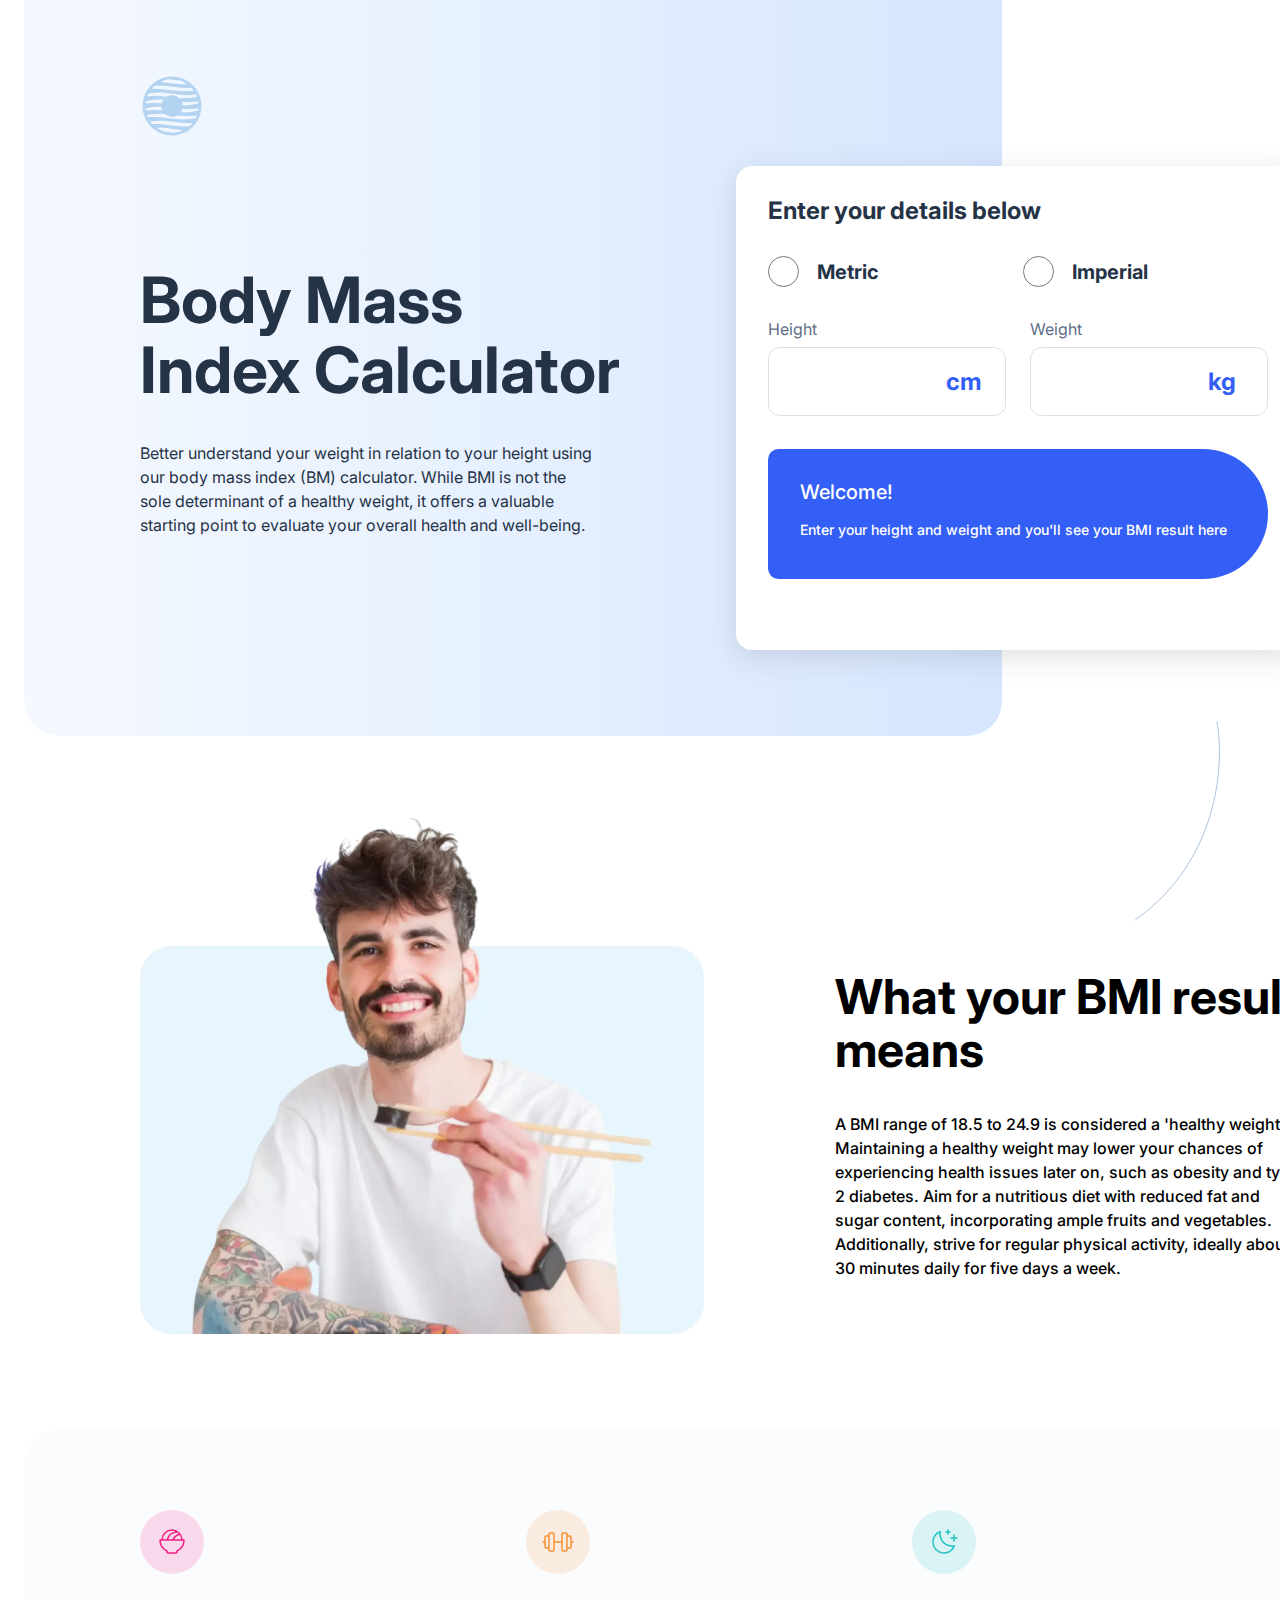
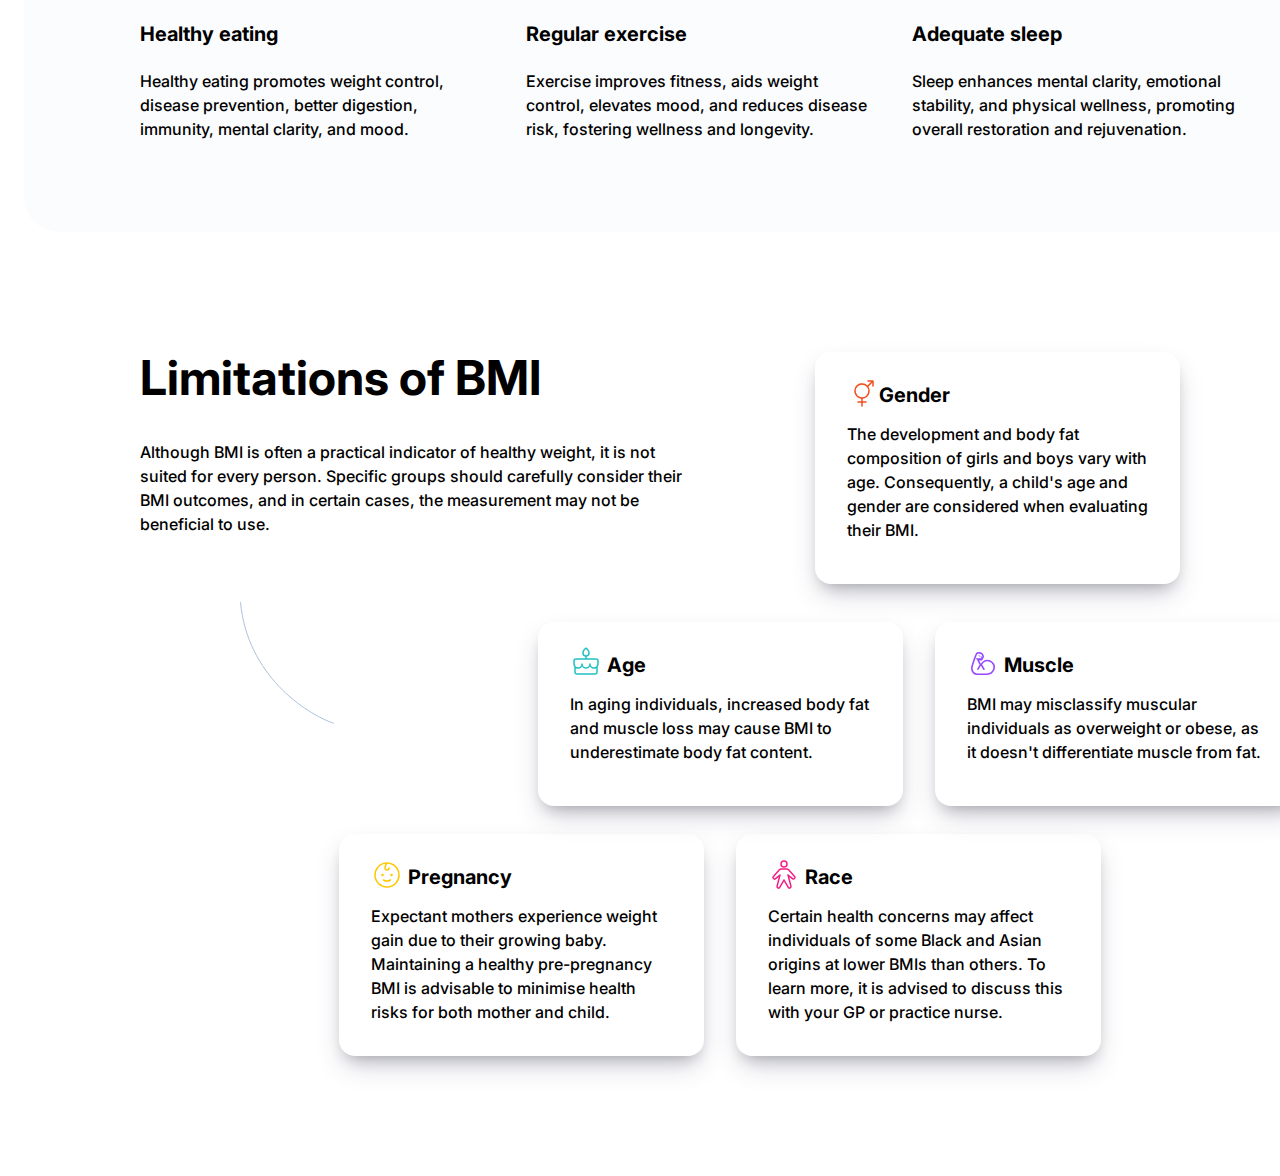
==== bmi-calculator/BMI_Calculator/index.html @ 0dd079b9 "Add files via upload" ====
<!DOCTYPE html>
<html lang="en">
  <head>
    <meta charset="UTF-8" />
    <meta name="viewport" content="width=device-width, initial-scale=1.0" />
    <link href="styles.css" rel="stylesheet" />
    <link rel="preconnect" href="https://fonts.googleapis.com" />
    <link rel="preconnect" href="https://fonts.gstatic.com" crossorigin />
    <link
      href="https://fonts.googleapis.com/css2?family=Inter:wght@400;600&display=swap"
      rel="stylesheet"
    />
    <title>Body Mass Index Calculator</title>
  </head>
  <body>
    <section class="header">
      <div class="heading-container">
        <img src="./assets/images/logo.svg" class="logo" />
        <div class="title-box">
          <h1 class="heading">
            Body Mass <br />
            Index Calculator
          </h1>
          <p class="heading-para">
            Better understand your weight in relation to your height using<br />
            our body mass index (BM) calculator. While BMI is not the <br />sole
            determinant of a healthy weight, it offers a valuable<br />
            starting point to evaluate your overall health and well-being.
          </p>
        </div>
      </div>
      <div class="calculator-container">
        <h3 class="calculator-heading">Enter your details below</h3>
        <div class="radio-btns">
          <div class="btns btn-metric">
            <input
              type="radio"
              id="metric"
              name="radio"
              value="metric"
              class="metric-radio"
            />
            <label for="metric" class="metric-label">Metric</label>
          </div>
          <div class="btns btn-imperial">
            <input
              type="radio"
              id="imperial"
              name="radio"
              value="imperial"
              class="imperial-radio"
            />
            <label for="imperial" class="imperial-label">Imperial</label>
          </div>
        </div>
        <div class="input-wrapper">
          <div class="height-wrapper">
            <label for="height" class="label">Height</label>
            <div class="input-text-wrapper">
              <span
                ><input type="text" id="height" name="height" class="input-txt"
              /></span>
              <span class="units">cm</span>
            </div>
          </div>
          <div class="weight-wrapper">
            <label for="weight" class="label label-weight">Weight</label>
            <div class="input-text-wrapper input-text-wrapper-weight">
              <span
                ><input type="text" id="weight" name="weight" class="input-txt"
              /></span>
              <span class="units">kg</span>
            </div>
          </div>
        </div>
        <div class="calculation" id="calculation">
          <div class="intro-msg">
            <h4 id="intro">Welcome!</h4>
            <p id="bmi-para">
              Enter your height and weight and you'll see your BMI result here
            </p>
          </div>
          <button id="reset">Reset</button>
        </div>
      </div>
    </section>
    <section class="bmi-meaning">
      <div class="hero-img">
        <div class="img-container"></div>
        <img src="./assets/images/image-man-eating.webp" class="man" />
      </div>
      <div class="bmi-description">
        <h2>What your BMI result means</h2>

        <p>
          A BMI range of 18.5 to 24.9 is considered a 'healthy weight.'
          Maintaining a healthy weight may lower your chances of experiencing
          health issues later on, such as obesity and type 2 diabetes. Aim for a
          nutritious diet with reduced fat and sugar content, incorporating
          ample fruits and vegetables. Additionally, strive for regular physical
          activity, ideally about 30 minutes daily for five days a week.
        </p>
      </div>
      <img
        src="./assets/images/pattern-curved-line-left.svg"
        class="right-curve"
      />
    </section>
    <section class="bmi-maintainance">
      <div class="maintainance-container">
        <div class="advice">
          <img src="./assets/images/icon-eating.svg" />
          <h5>Healthy eating</h5>
          <p>
            Healthy eating promotes weight control, disease prevention, better
            digestion, immunity, mental clarity, and mood.
          </p>
        </div>
        <div class="advice">
          <img src="./assets/images/icon-exercise.svg" />
          <h5>Regular exercise</h5>
          <p>
            Exercise improves fitness, aids weight control, elevates mood, and
            reduces disease risk, fostering wellness and longevity.
          </p>
        </div>
        <div class="advice">
          <img src="./assets/images/icon-sleep.svg" />
          <h5>Adequate sleep</h5>
          <p>
            Sleep enhances mental clarity, emotional stability, and physical
            wellness, promoting overall restoration and rejuvenation.
          </p>
        </div>
      </div>
    </section>
    <section class="bmi-limitation">
      <div class="limitation-description">
        <h3>Limitations of BMI</h3>

        <p>
          Although BMI is often a practical indicator of healthy weight, it is
          not suited for every person. Specific groups should carefully consider
          their BMI outcomes, and in certain cases, the measurement may not be
          beneficial to use.
        </p>
      </div>
      <div class="category-container flex">
        <div class="category gender-category">
          <div class="gender">
            <img src="./assets/images/icon-gender.svg" class="gender-img" />
            <h6>Gender</h6>
          </div>
          <p>
            The development and body fat composition of girls and boys vary with
            age. Consequently, a child's age and gender are considered when
            evaluating their BMI.
          </p>
        </div>
        <div class="categories-container-1">
          <div class="category age-category">
            <div class="gender">
              <img src="./assets/images/icon-age.svg" class="age-img" />
              <h6>Age</h6>
            </div>
            <p>
              In aging individuals, increased body fat and muscle loss may cause
              BMI to underestimate body fat content.
            </p>
          </div>
          <div class="category muscle-category">
            <div class="gender">
              <img src="./assets/images/icon-muscle.svg" class="muscle-img" />
              <h6>Muscle</h6>
            </div>
            <p>
              BMI may misclassify muscular individuals as overweight or obese,
              as it doesn't differentiate muscle from fat.
            </p>
          </div>
        </div>
        <div class="categories-container-2">
          <div class="category pregnancy-category">
            <div class="gender">
              <img
                src="./assets/images/icon-pregnancy.svg"
                class="pregnancy-img"
              />
              <h6>Pregnancy</h6>
            </div>
            <p>
              Expectant mothers experience weight gain due to their growing
              baby. Maintaining a healthy pre-pregnancy BMI is advisable to
              minimise health risks for both mother and child.
            </p>
          </div>
          <div class="category race-category">
            <div class="gender">
              <img src="./assets/images/icon-race.svg" class="race-img" />
              <h6>Race</h6>
            </div>
            <p>
              Certain health concerns may affect individuals of some Black and
              Asian origins at lower BMIs than others. To learn more, it is
              advised to discuss this with your GP or practice nurse.
            </p>
          </div>
        </div>
      </div>
      <img
        src="./assets/images/pattern-curved-line-right.svg"
        class="left-curve"
      />
    </section>
    <script src="index.js"></script>
  </body>
</html>
---- bmi-calculator/BMI_Calculator/styles.css ----
* {
  padding: 0px;
  margin: 0px;
  box-sizing: border-box;
}

body {
  width: 1400px;
  height: 2776px;
  font-family: "Inter", sans-serif;
}

.header {
  width: 1276px;
  height: 737px;
}

.heading-container {
  width: 978px;
  height: 737px;
  background-image: linear-gradient(to right, #d6e6fe3d, #d6e6fe);
  border-bottom-left-radius: 35px;
  border-bottom-right-radius: 35px;
  margin-left: 24px;
  margin-top: -1px;
}

.logo {
  width: 64px;
  height: 64px;
  top: 74px;
  left: 140px;
  position: absolute;
}

.title-box {
  width: 564px;
  height: 271px;
  position: absolute;
  top: 265px;
  left: 140px;
}

.heading {
  font-size: 64px;
  line-height: 110%;
  margin-bottom: 35px;
  color: #253347;
}

.heading-para {
  font-size: 16px;
  line-height: 150%;
  color: #253347;
}

.calculator-container {
  width: 564px;
  height: 484px;
  padding: 32px;
  position: absolute;
  top: 166px;
  left: 736px;
  background-color: #ffffff;
  border-radius: 16px;
  box-shadow: rgba(100, 100, 111, 0.2) 0px 7px 29px 0px;
}

.calculator-heading {
  font-size: 24px;
  line-height: 110%;
  margin-bottom: 32px;
  font-weight: 700;
  color: #253347;
}

.radio-btns {
  display: flex;
  align-items: center;
  justify-content: center;
  margin-bottom: 32px;
}

.btns {
  display: flex;
  justify-content: center;
  align-items: center;
}

.btn-metric,
.btn-imperial {
  margin-right: auto;
}

.btn-imperial {
  margin-left: 24px;
}

.metric-radio,
.imperial-radio {
  width: 31px;
  height: 31px;
  margin-right: 18px;
}

.metric-label,
.imperial-label {
  font-size: 20px;
  line-height: 110%;
  font-weight: 700;
  color: #253347;
}

.input-wrapper {
  width: 500px;
  height: 98px;
  display: flex;
  margin-bottom: 32px;
}

.height-wrapper {
  width: 238px;
  height: 98px;
}

.label {
  font-size: 16px;
  color: #5e6e85;
  margin-bottom: 8px;
  display: inline-block;
}

.input-text-wrapper {
  width: 238px;
  height: 69px;
  padding: 20px 24px;
  display: flex;
  justify-content: space-between;
  align-items: center;
  border: 1px solid #d8e2e7;
  border-radius: 12px;
}

.input-text-wrapper-weight,
.label-weight {
  margin-left: 24px;
}

.input-txt {
  width: 131px;
  height: 29px;
  border-style: none;
  font-size: 24px;
  font-weight: 700;
  margin-right: auto;
}

.input-txt:focus {
  outline: none;
}

.units {
  width: 35px;
  height: 29px;
  font-weight: 700;
  font-size: 24px;
  color: #345ff6;
}

.calculation {
  width: 500px;
  height: 130px;
  padding: 32px;
  border-radius: 160px 999px 999px 160px;
  background-color: #345ff6;
}

.intro-msg h4 {
  font-size: 24px;
  color: #ffffff;
  font-weight: 500;
  margin-bottom: 16px;
  line-height: 110%;
}

.intro-msg p {
  font-size: 14px;
  color: #ffffff;
  font-weight: 500;
  line-height: 150%;
  width: 436px;
}

.bmi-meaning {
  width: 1160px;
  height: 533px;
  display: flex;
  position: absolute;
  top: 801px;
  left: 140px;
}

.man {
  width: 564px;
  height: 533px;
  margin-right: 131px;
}

.bmi-description {
  width: 465px;
  height: 309px;
  position: absolute;
  top: 170px;
  right: 0px;
}

.bmi-description h2 {
  font-size: 48px;
  font-weight: 700;
  line-height: 110%;
  margin-bottom: 35px;
}

.bmi-description {
  font-size: 16px;
  font-weight: 500;
  line-height: 150%;
}

.bmi-maintainance {
  width: 1350px;
  height: 402px;
  position: absolute;
  left: 24px;
  top: 1430px;
  background-image: linear-gradient(to right, #d7e1f01c, #d7e1f01c);
  border-radius: 35px;
}

.maintainance-container {
  width: 1159px;
  height: 234px;
  display: flex;
  margin: 80px auto;
}

.advice {
  width: 365px;
  height: 234px;
  margin: 0 20px;
}

.advice img {
  margin-bottom: 45px;
}

.advice h5 {
  font-size: 20px;
  line-height: 110%;
  margin-bottom: 24px;
}

.advice p {
  font-size: 16px;
  font-weight: 500;
  line-height: 150%;
}

.bmi-limitation {
  width: 1160px;
  height: 704px;
  position: absolute;
  top: 1952px;
  left: 140px;
}

.limitation-description {
  width: 564px;
  height: 184px;
  position: absolute;
  top: 0;
  z-index: 1;
}

.limitation-description h3 {
  font-size: 48px;
  line-height: 110%;
  font-weight: 700;
  margin-bottom: 35px;
}

.limitation-description p {
  font-size: 16px;
  font-weight: 500;
  line-height: 150%;
}

.category-container {
  width: 961px;
  height: 704px;
  position: absolute;
  right: 0;
}

.gender-category {
  width: 365px;
  height: 232px;
  padding: 32px;
  border-radius: 16px;
  position: absolute;
  right: 120px;
}

.gender-category h6 {
  font-size: 20px;
  line-height: 110%;
  font-weight: 700;
  margin-bottom: 16px;
}

.gender-category p {
  font-size: 16px;
  line-height: 150%;
  font-weight: 500;
}

.gender-img,
.age-img,
.muscle-img,
.pregnancy-img,
.race-img {
  width: 32px;
  height: 32px;
  margin-top: -7px;
}

.gender {
  display: flex;
  justify-content: flex-start;
}

.categories-container-1 {
  width: 762px;
  height: 184px;
  border-radius: 16px;
  position: absolute;
  top: 270px;
  right: 0;
  display: flex;
}

.age-category,
.muscle-category {
  width: 365px;
  height: 184px;
  border-radius: 16px;
  padding: 32px;
}

.age-category,
.pregnancy-category {
  margin-right: 32px;
}

.age-category h6,
.muscle-category h6,
.pregnancy-category h6,
.race-category h6 {
  font-size: 20px;
  line-height: 110%;
  font-weight: 700;
  margin-bottom: 16px;
  margin-left: 5px;
}

.age-category p,
.muscle-category p,
.pregnancy-category p,
.race-category p {
  font-size: 16px;
  line-height: 150%;
  font-weight: 500;
}

.categories-container-2 {
  width: 762px;
  height: 222px;
  border-radius: 16px;
  position: absolute;
  bottom: 0px;
  left: 0;
  display: flex;
}

.pregnancy-category,
.race-category {
  width: 365px;
  height: 222px;
  border-radius: 16px;
  padding: 32px;
}

.category {
  box-shadow: rgba(50, 50, 93, 0.25) 0px 13px 27px -5px,
    rgba(0, 0, 0, 0.3) 0px 8px 16px -8px;
}

.left-curve {
  width: 94px;
  height: 122px;
  position: absolute;
  left: 100px;
  top: 250px;
}

.right-curve {
  width: 85px;
  height: 200px;
  position: absolute;
  right: 80px;
  top: -80px;
}

#reset {
  padding: 15px 55px;
  color: #253347;
  position: relative;
  bottom: -60px;
  left: -30px;
  border-radius: 10px;
  background-color: #345ff6;
  color: #ffffff;
  border-style: none;
  display: none;
}

@media (min-width: 1450px) {
  body {
    width: 100%;
    height: 100%;
    text-align: center;
  }

  .header {
    margin-left: auto;
    margin-right: auto;
    position: relative;
  }
  .bmi-meaning,
  .bmi-maintainance,
  .bmi-limitation {
    margin-left: auto;
    margin-right: auto;
    position: static;
  }
  .bmi-description {
    position: relative;
  }
  .limitation-description {
    text-align: center;
    position: relative;
    width: 100%;
  }
  .flex {
    position: relative;
    display: flex;
    justify-content: center;
  }
  .gender-category {
    position: relative;
    left: 10%;
  }
  .categories-container-2 {
    left: 200px;
  }
  .bmi-limitation {
    margin-bottom: 300px;
  }
}
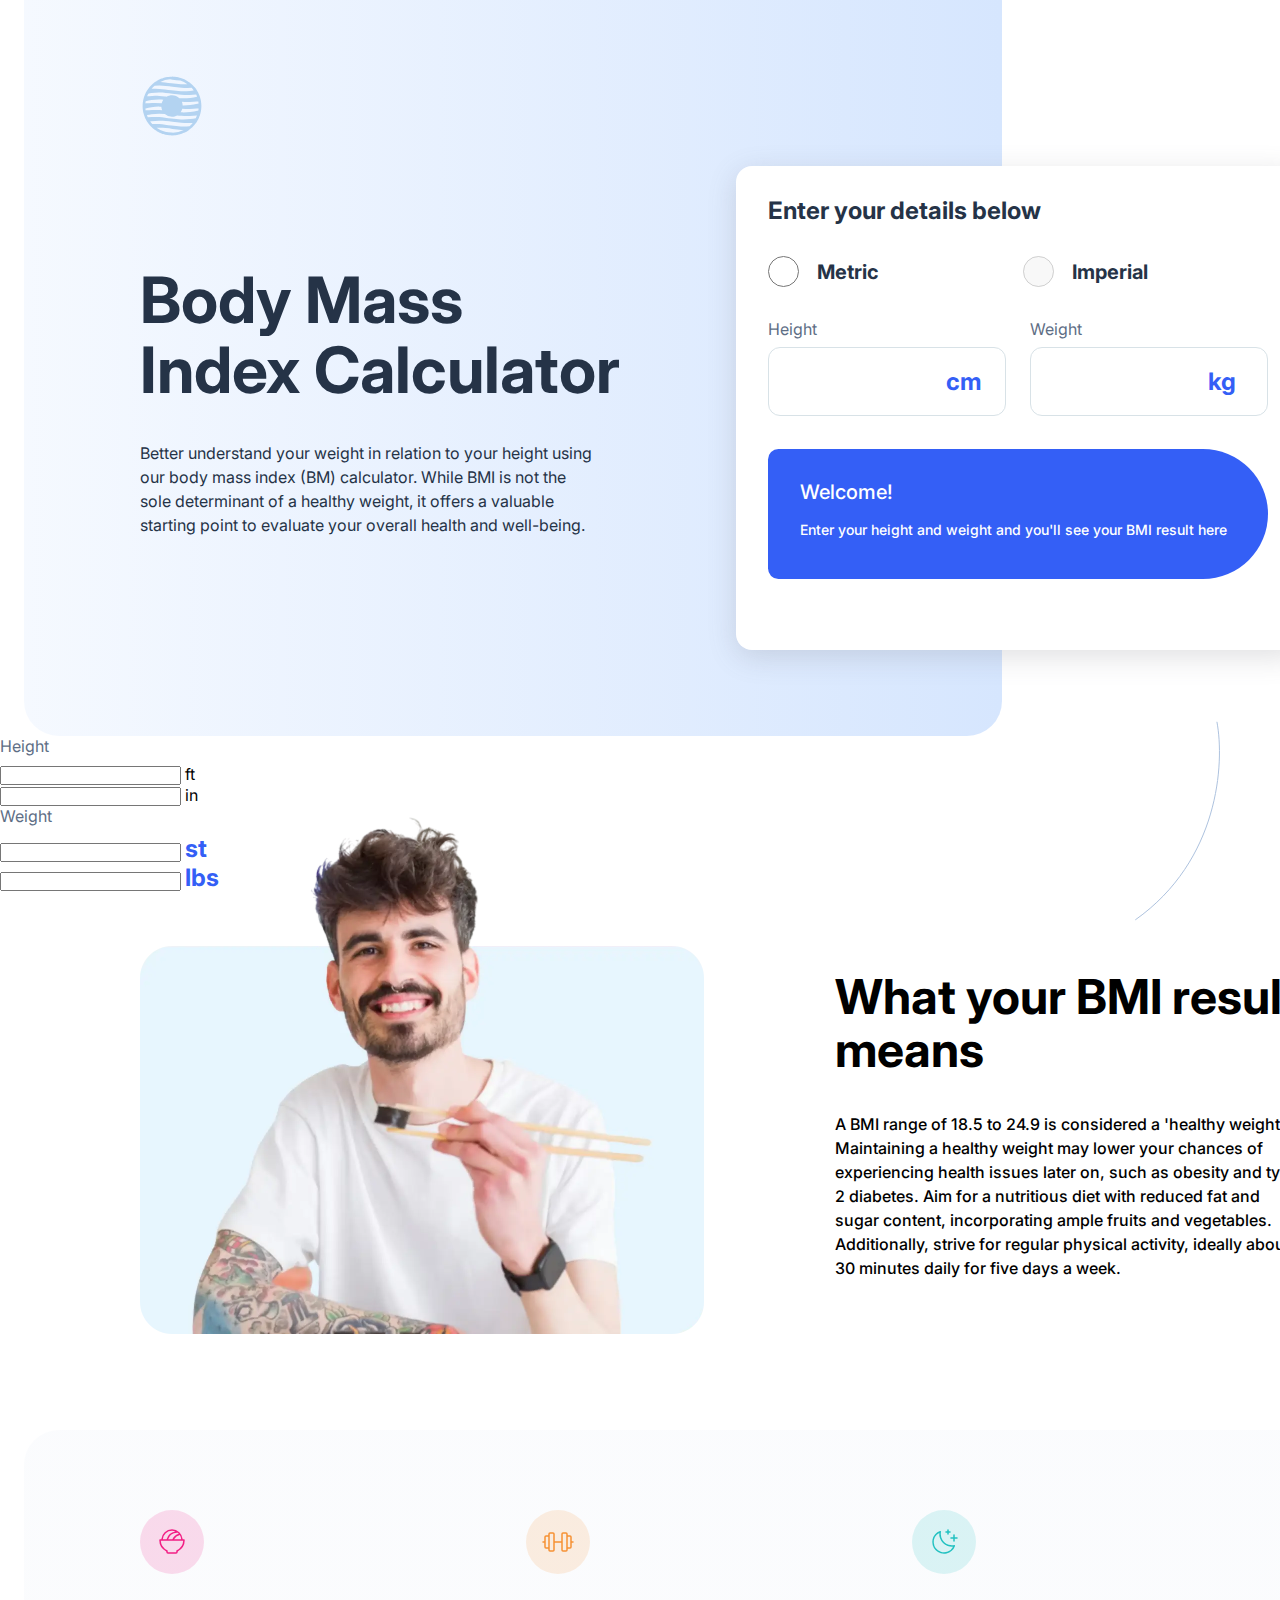
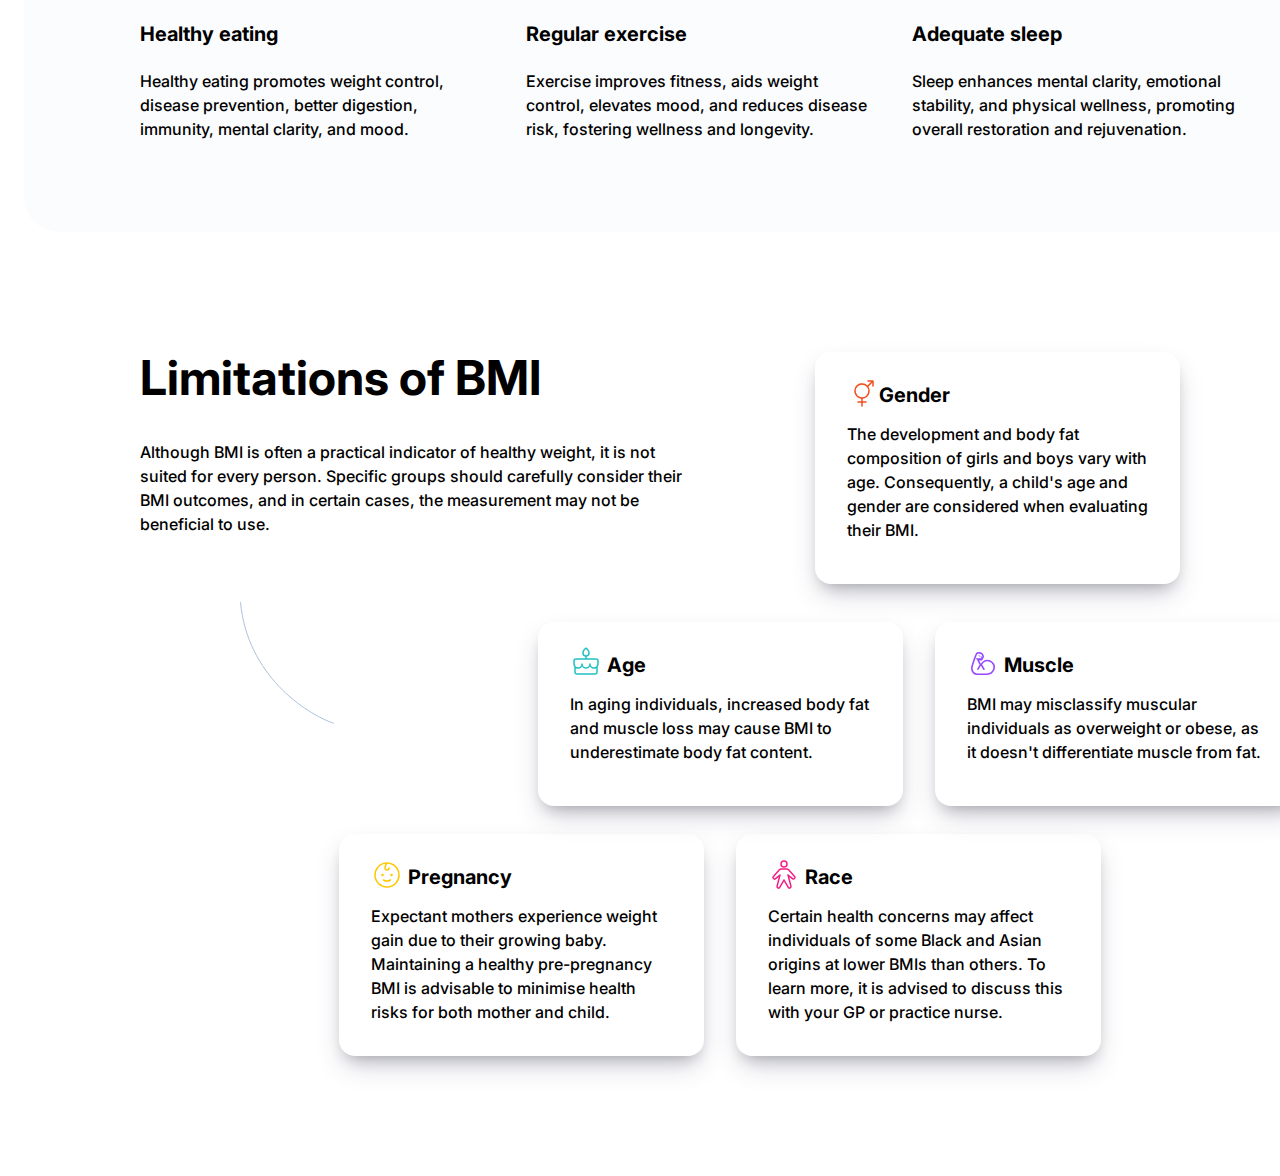
==== commit f34a1447: "Update index.html" ====
--- a/bmi-calculator/BMI_Calculator/index.html
+++ b/bmi-calculator/BMI_Calculator/index.html
@@ -29,7 +29,7 @@
           </p>
         </div>
       </div>
-      <div class="calculator-container">
+      <div class="calculator-container" id="calculator-container">
         <h3 class="calculator-heading">Enter your details below</h3>
         <div class="radio-btns">
           <div class="btns btn-metric">
@@ -40,7 +40,9 @@
               value="metric"
               class="metric-radio"
             />
-            <label for="metric" class="metric-label">Metric</label>
+            <label for="metric" class="metric-label" aria-disabled="true"
+              >Metric</label
+            >
           </div>
           <div class="btns btn-imperial">
             <input
@@ -49,11 +51,12 @@
               name="radio"
               value="imperial"
               class="imperial-radio"
+              disabled
             />
             <label for="imperial" class="imperial-label">Imperial</label>
           </div>
         </div>
-        <div class="input-wrapper">
+        <div class="input-wrapper" id="input-wrapper-metric">
           <div class="height-wrapper">
             <label for="height" class="label">Height</label>
             <div class="input-text-wrapper">
@@ -212,6 +215,58 @@
         class="left-curve"
       />
     </section>
+    <div class="input-wrapper-imperial" id="input-wrapper-imp">
+      <div class="height-wrapper-imperial">
+        <label for="height-imperial" class="label">Height</label>
+        <div class="wrapper-imperial">
+          <div class="input-text-wrapper-imperial imperial-1">
+            <span
+              ><input
+                type="text"
+                id="height-imperial-ft"
+                name="height"
+                class="input-txt-imperial"
+            /></span>
+            <span class="units-ft">ft</span>
+          </div>
+          <div class="input-text-wrapper-imperial">
+            <span
+              ><input
+                type="text"
+                id="height-imperial-in"
+                name="height"
+                class="input-txt-imperial"
+            /></span>
+            <span class="units-in">in</span>
+          </div>
+        </div>
+      </div>
+      <div class="weight-wrapper-imperial">
+        <label for="weight-imperial" class="label">Weight</label>
+        <div class="wrapper-imperial">
+          <div class="input-text-wrapper-imperial imperial-1">
+            <span
+              ><input
+                type="text"
+                id="weight-imperial"
+                name="weight"
+                class="input-txt-imperial"
+            /></span>
+            <span class="units">st</span>
+          </div>
+          <div class="input-text-wrapper-imperial">
+            <span
+              ><input
+                type="text"
+                id="weight-imperial"
+                name="weight"
+                class="input-txt-imperial"
+            /></span>
+            <span class="units">lbs</span>
+          </div>
+        </div>
+      </div>
+    </div>
     <script src="index.js"></script>
   </body>
 </html>
